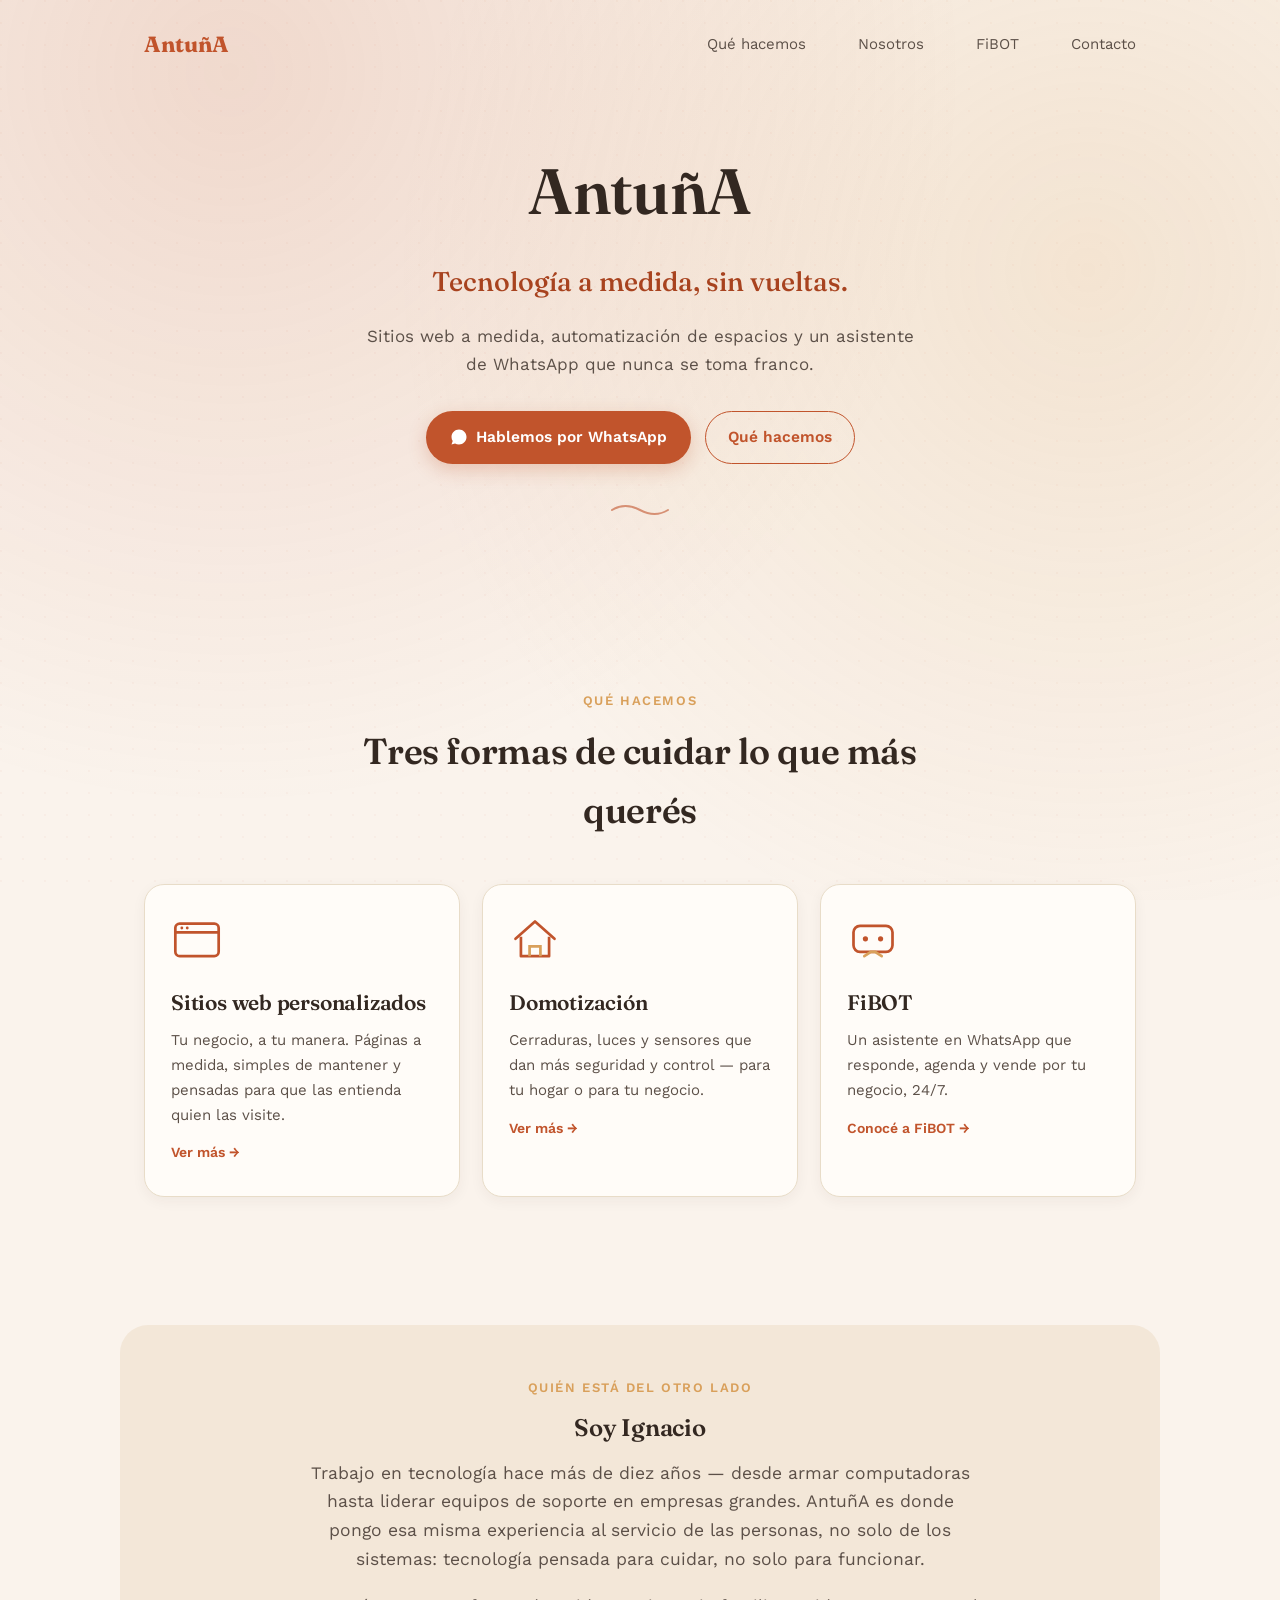
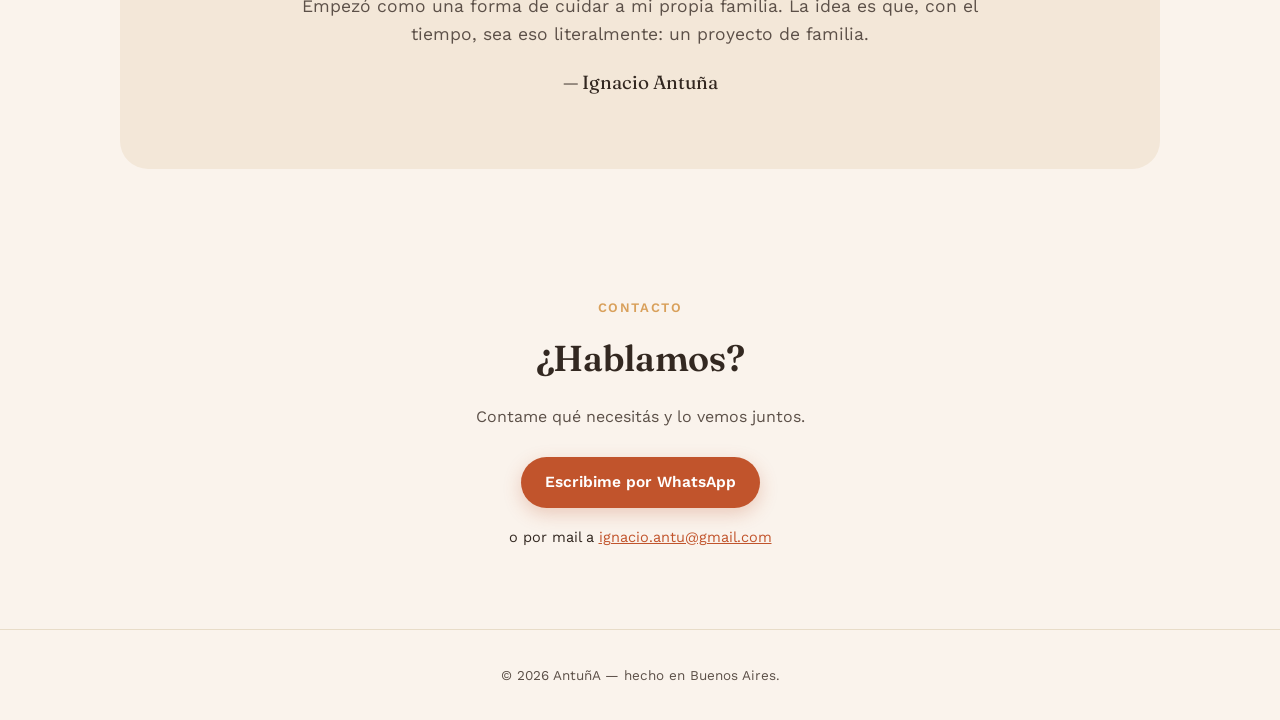
==== index.html @ af9031a4 "Paleta otono mas rica + hojas reales cayendo en las 4 paginas" ====
<!DOCTYPE html>
<html lang="es">
<head>
<meta charset="utf-8">
<meta name="viewport" content="width=device-width, initial-scale=1.0">
<title>AntuñA — Tecnología a medida, sin vueltas</title>
<meta name="description" content="AntuñA: sitios web personalizados, automatización de espacios y FiBOT, tu asistente de WhatsApp. Soluciones tecnológicas a medida para tu negocio.">
<meta property="og:title" content="AntuñA">
<meta property="og:description" content="Sitios web a medida, automatización de espacios y un asistente de WhatsApp que nunca se toma franco.">
<meta property="og:type" content="website">

<link rel="preconnect" href="https://fonts.googleapis.com">
<link rel="preconnect" href="https://fonts.gstatic.com" crossorigin>
<link href="https://fonts.googleapis.com/css2?family=Fraunces:opsz,wght@9..144,400;9..144,500;9..144,600;9..144,700&family=Work+Sans:wght@400;500;600;700&display=swap" rel="stylesheet">
<link rel="stylesheet" href="assets/css/antuna.css">
</head>
<body>
<div class="bg-wash"></div>
<!-- hojas que caen -->
  <div class="leaf-fall" style="--x:6%; --w:46px; --dur:17s; --delay:-2s; --dx:40px; --r:-10deg;"><img src="assets/img/leaves/leaf1.png" alt="" loading="lazy"></div>
  <div class="leaf-fall" style="--x:18%; --w:38px; --dur:21s; --delay:-9s; --dx:-30px; --r:15deg;"><img src="assets/img/leaves/leaf4.png" alt="" loading="lazy"></div>
  <div class="leaf-fall" style="--x:30%; --w:44px; --dur:15s; --delay:-4s; --dx:50px; --r:-20deg;"><img src="assets/img/leaves/leaf6.png" alt="" loading="lazy"></div>
  <div class="leaf-fall" style="--x:45%; --w:34px; --dur:19s; --delay:-13s; --dx:-40px; --r:25deg;"><img src="assets/img/leaves/leaf5.png" alt="" loading="lazy"></div>
  <div class="leaf-fall" style="--x:58%; --w:42px; --dur:16s; --delay:-1s; --dx:35px; --r:18deg;"><img src="assets/img/leaves/leaf2.png" alt="" loading="lazy"></div>
  <div class="leaf-fall" style="--x:70%; --w:36px; --dur:22s; --delay:-7s; --dx:-45px; --r:-12deg;"><img src="assets/img/leaves/leaf3.png" alt="" loading="lazy"></div>
  <div class="leaf-fall" style="--x:83%; --w:40px; --dur:18s; --delay:-11s; --dx:30px; --r:22deg;"><img src="assets/img/leaves/leaf4.png" alt="" loading="lazy"></div>
  <div class="leaf-fall" style="--x:93%; --w:32px; --dur:20s; --delay:-5s; --dx:-25px; --r:-18deg;"><img src="assets/img/leaves/leaf6.png" alt="" loading="lazy"></div>



<header>
  <div class="wrap row">
    <a class="brand" href="#top">AntuñA</a>
    <nav>
      <a href="#servicios">Qué hacemos</a>
      <a href="#nosotros">Nosotros</a>
      <a href="fibot/">FiBOT</a>
      <a href="#contacto">Contacto</a>
    </nav>
  </div>
</header>

<main id="top">

  <section class="hero wrap">
    <h1>AntuñA</h1>
    <p class="tagline">Tecnología a medida, sin vueltas.</p>
    <p class="sub">Sitios web a medida, automatización de espacios y un asistente de WhatsApp que nunca se toma franco.</p>
    <div class="ctas">
      <a class="btn" href="https://wa.me/5491128524957?text=Hola%20Ignacio%2C%20quiero%20saber%20m%C3%A1s%20de%20Antu%C3%B1A" target="_blank" rel="noopener">
        <svg width="18" height="18" viewBox="0 0 24 24" fill="currentColor"><path d="M17.5 14.4c-.3-.1-1.7-.8-2-.9-.3-.1-.5-.1-.7.1-.2.3-.7.9-.9 1-.2.2-.4.2-.7.1-1.7-.8-2.9-1.5-4-3.4-.3-.5.3-.5.8-1.6.1-.2.1-.4 0-.5-.1-.1-.6-1.5-.9-2-.2-.5-.4-.4-.7-.4-.2 0-.5 0-.7 0-.2 0-.6.1-.9.5-.3.4-1.2 1.2-1.2 2.8 0 1.7 1.2 3.3 1.4 3.5.2.2 2 3.2 5 4.4 2.5 1 3 .8 3.5.8.5 0 1.7-.7 2-1.4.2-.6.2-1.1.2-1.2 0-.1-.2-.2-.5-.3zM12 2C6.5 2 2 6.4 2 12c0 2 .6 3.8 1.6 5.4L2 22l4.7-1.5c1.5.9 3.3 1.4 5.3 1.4 5.5 0 10-4.4 10-10S17.5 2 12 2z"/></svg>
        Hablemos por WhatsApp
      </a>
      <a class="btn-ghost" href="#servicios">Qué hacemos</a>
    </div>
    <div class="leaf-divider">
      <svg width="60" height="20" viewBox="0 0 60 20" fill="none"><path d="M2 10 Q15 2, 30 10 T58 10" stroke="#C1542C" stroke-width="2" stroke-linecap="round"/></svg>
    </div>
  </section>

  <section id="servicios">
    <div class="wrap">
      <div class="section-title">
        <span class="eyebrow">Qué hacemos</span>
        <h2>Tres formas de cuidar lo que más querés</h2>
      </div>
      <div class="cards">
        <a class="card" href="sitios-web/">
          <svg class="icon" viewBox="0 0 48 48" fill="none"><rect x="4" y="8" width="40" height="30" rx="4" stroke="#C1542C" stroke-width="2.5"/><path d="M4 16h40" stroke="#C1542C" stroke-width="2.5"/><circle cx="10" cy="12" r="1.3" fill="#C1542C"/><circle cx="15" cy="12" r="1.3" fill="#C1542C"/></svg>
          <h3>Sitios web personalizados</h3>
          <p>Tu negocio, a tu manera. Páginas a medida, simples de mantener y pensadas para que las entienda quien las visite.</p>
          <span class="more">Ver más →</span>
        </a>
        <a class="card" href="domotizacion/">
          <svg class="icon" viewBox="0 0 48 48" fill="none"><path d="M6 22 24 6l18 16" stroke="#C1542C" stroke-width="2.5" stroke-linecap="round" stroke-linejoin="round"/><path d="M11 20v18h26V20" stroke="#C1542C" stroke-width="2.5" stroke-linejoin="round"/><path d="M19 38v-9h10v9" stroke="#D9A05B" stroke-width="2.5"/></svg>
          <h3>Domotización</h3>
          <p>Cerraduras, luces y sensores que dan más seguridad y control — para tu hogar o para tu negocio.</p>
          <span class="more">Ver más →</span>
        </a>
        <a class="card" href="fibot/">
          <svg class="icon" viewBox="0 0 48 48" fill="none"><rect x="6" y="10" width="36" height="24" rx="6" stroke="#C1542C" stroke-width="2.5"/><circle cx="17" cy="22" r="2.4" fill="#C1542C"/><circle cx="31" cy="22" r="2.4" fill="#C1542C"/><path d="M16 38l6-4h4l6 4" stroke="#D9A05B" stroke-width="2.5" stroke-linecap="round"/></svg>
          <h3>FiBOT</h3>
          <p>Un asistente en WhatsApp que responde, agenda y vende por tu negocio, 24/7.</p>
          <span class="more">Conocé a FiBOT →</span>
        </a>
      </div>
    </div>
  </section>

  <section id="nosotros">
    <div class="wrap about" style="padding:52px 30px;">
      <div class="about-inner">
        <span class="eyebrow">Quién está del otro lado</span>
        <h2>Soy Ignacio</h2>
        <p>Trabajo en tecnología hace más de diez años — desde armar computadoras hasta liderar equipos de soporte en empresas grandes. AntuñA es donde pongo esa misma experiencia al servicio de las personas, no solo de los sistemas: tecnología pensada para cuidar, no solo para funcionar.</p>
        <p>Empezó como una forma de cuidar a mi propia familia. La idea es que, con el tiempo, sea eso literalmente: un proyecto de familia.</p>
        <p class="signoff">— Ignacio Antuña</p>
      </div>
    </div>
  </section>

  <section id="contacto">
    <div class="wrap contact">
      <span class="eyebrow">Contacto</span>
      <h2>¿Hablamos?</h2>
      <p class="muted">Contame qué necesitás y lo vemos juntos.</p>
      <div class="ctas">
        <a class="btn" href="https://wa.me/5491128524957" target="_blank" rel="noopener">Escribime por WhatsApp</a>
      </div>
      <p class="email">o por mail a <a href="mailto:ignacio.antu@gmail.com">ignacio.antu@gmail.com</a></p>
    </div>
  </section>

</main>

<footer>
  <div class="wrap">
    <p>© <span id="y"></span> AntuñA — hecho en Buenos Aires.</p>
  </div>
</footer>

<script src="assets/js/antuna.js"></script>

</body>
</html>
---- assets/css/antuna.css ----
:root{
  --cream:#FAF3EC;
  --cream-2:#F3E7D8;
  --card:#FFFCF8;
  --ink:#332821;
  --ink-soft:#5C5048;
  --rust:#C1542C;
  --rust-dark:#A8431F;
  --honey:#D9A05B;
  --sage:#6E7F58;
  --line:#E8DCC8;
  --display:'Fraunces', serif;
  --body:'Work Sans', sans-serif;
}
*{box-sizing:border-box;}
html{scroll-behavior:smooth;}
body{margin:0; background:var(--cream); color:var(--ink); font-family:var(--body); line-height:1.65; -webkit-font-smoothing:antialiased;}
a{color:inherit;}
img,svg{max-width:100%;display:block;}
.wrap{max-width:1040px; margin:0 auto; padding:0 24px;}
h1,h2,h3{font-family:var(--display); font-weight:600; margin:0 0 .45em; letter-spacing:-0.01em; color:var(--ink);}
p{margin:0 0 1em;}
.muted{color:var(--ink-soft);}

/* ---------- fondo que se mueve con el scroll ---------- */
/* capa fija con dos resplandores cálidos cuya posición se actualiza por JS según el scroll (--wash-y / --wash-y2) */
.bg-wash{
  position:fixed; inset:0; z-index:0; pointer-events:none;
  background:
    radial-gradient(circle at 18% var(--wash-y, 10%), rgba(193,84,44,.16), transparent 55%),
    radial-gradient(circle at 85% var(--wash-y2, 35%), rgba(217,160,91,.18), transparent 55%);
  transition: background .15s linear;
}
/* textura sutil de puntitos, va arriba del resplandor */
body::before{
  content:""; position:fixed; inset:0; pointer-events:none; z-index:0; opacity:.5;
  background-image: radial-gradient(circle at 1px 1px, rgba(193,84,44,.07) 1px, transparent 0);
  background-size: 22px 22px;
}
.wrap, header, footer, main { position:relative; z-index:1; }
@media (prefers-reduced-motion: reduce){
  .bg-wash{ transition:none; }
}

header{padding:26px 0;}
header .row{display:flex; align-items:center; justify-content:space-between;}
.brand{font-family:var(--display); font-weight:700; font-size:22px; color:var(--rust); text-decoration:none;}
nav{display:flex; gap:26px; font-size:15px;}
nav a{text-decoration:none; color:var(--ink-soft); transition:color .15s; margin-left:26px;}
nav a:first-child{margin-left:0;}
nav a:hover{color:var(--rust);}
@media (max-width:560px){ nav{display:none;} }

.btn{
  display:inline-flex; align-items:center; gap:8px;
  background:var(--rust); color:#fff !important; text-decoration:none;
  font-weight:600; padding:13px 24px; border-radius:30px; font-size:15.5px;
  box-shadow:0 6px 18px rgba(193,84,44,.25); transition:transform .15s, box-shadow .15s;
}
.btn:hover{transform:translateY(-1px); box-shadow:0 8px 22px rgba(193,84,44,.32);}
.btn-ghost{
  display:inline-flex; align-items:center; gap:8px; text-decoration:none;
  color:var(--rust) !important; font-weight:600; padding:13px 22px; border-radius:30px;
  border:1.5px solid var(--rust); font-size:15.5px; transition:background .15s;
}
.btn-ghost:hover{background:rgba(193,84,44,.08);}

/* hero */
.hero{padding:50px 0 70px; text-align:center;}
.hero h1{font-size:clamp(40px,7vw,64px); margin-bottom:.25em;}
.hero .tagline{font-family:var(--display); font-size:clamp(20px,3vw,27px); color:var(--rust-dark); font-weight:500; max-width:680px; margin:0 auto 18px;}
.hero .sub{max-width:560px; margin:0 auto 32px; font-size:17px; color:var(--ink-soft);}
.hero .ctas{display:flex; gap:14px; justify-content:center; flex-wrap:wrap;}
.leaf-divider{display:flex; justify-content:center; margin:36px 0; opacity:.6;}

section{padding:64px 0;}
.section-title{text-align:center; max-width:600px; margin:0 auto 44px;}
.section-title h2{font-size:clamp(28px,4vw,36px);}
.eyebrow{display:block; font-size:13px; letter-spacing:.12em; text-transform:uppercase; color:var(--honey); font-weight:600; margin-bottom:10px;}

/* servicios */
.cards{display:grid; grid-template-columns:repeat(3,1fr); gap:22px;}
@media (max-width:800px){ .cards{grid-template-columns:1fr;} }
.card{
  background:var(--card); border:1px solid var(--line); border-radius:20px; padding:30px 26px;
  box-shadow:0 4px 14px rgba(51,40,33,.05); text-decoration:none; display:block; color:inherit;
  transition:transform .15s, box-shadow .15s;
}
.card:hover{ transform:translateY(-3px); box-shadow:0 10px 24px rgba(51,40,33,.10); }
.card .icon{width:52px; height:52px; margin-bottom:18px;}
.card h3{font-size:21px; margin-bottom:.4em;}
.card p{font-size:15px; color:var(--ink-soft); margin-bottom:0;}
.card .more{display:inline-block; margin-top:14px; font-size:14px; font-weight:600; color:var(--rust); text-decoration:none;}

/* quien esta del otro lado */
.about{background:var(--cream-2); border-radius:28px;}
.about-inner{max-width:680px; margin:0 auto; text-align:center;}
.about p{font-size:17.5px; color:var(--ink-soft);}
.about .signoff{font-family:var(--display); font-size:19px; color:var(--ink); margin-top:10px;}

/* fibot mascota (usado en home y en /fibot/) */
.fibot{display:flex; align-items:center; gap:44px;}
@media (max-width:760px){ .fibot{flex-direction:column; text-align:center;} }
.fibot-art{flex:none; width:200px; height:200px;}
.fibot-copy{flex:1;}
.fibot-copy h2{font-size:clamp(26px,4vw,34px);}
.fibot-list{list-style:none; padding:0; margin:18px 0 26px; display:grid; gap:10px;}
.fibot-list li{display:flex; gap:10px; align-items:flex-start; font-size:15.5px; color:var(--ink-soft);}
.fibot-list svg{flex:none; margin-top:3px;}

/* paginas de servicio individuales */
.back-link{display:inline-flex; align-items:center; gap:6px; font-size:14px; color:var(--ink-soft); text-decoration:none; margin-bottom:18px;}
.back-link:hover{color:var(--rust);}
.service-hero{padding:30px 0 10px; text-align:center;}
.service-hero h1{font-size:clamp(32px,6vw,48px);}
.includes{display:grid; gap:14px; margin:30px 0;}
.includes li{display:flex; gap:12px; align-items:flex-start; font-size:16px; color:var(--ink-soft); list-style:none;}
.includes svg{flex:none; margin-top:4px;}
.steps{display:grid; grid-template-columns:repeat(4,1fr); gap:18px; margin:30px 0;}
@media (max-width:760px){ .steps{grid-template-columns:1fr 1fr;} }
.steps .step{text-align:center;}
.steps .num{font-family:var(--display); font-size:26px; color:var(--rust); font-weight:700;}
.steps .step p{font-size:14px; color:var(--ink-soft); margin-top:4px;}

/* contacto */
.contact{text-align:center;}
.contact h2{font-size:clamp(28px,4vw,36px);}
.contact .ctas{display:flex; gap:14px; justify-content:center; flex-wrap:wrap; margin-top:26px;}
.contact .email{margin-top:18px; font-size:14.5px;}
.contact .email a{color:var(--rust); text-decoration:underline;}

footer{padding:34px 0; text-align:center; border-top:1px solid var(--line);}
footer p{font-size:13.5px; color:var(--ink-soft); margin:0;}
footer a{color:var(--ink-soft); text-decoration:none;}
footer a:hover{color:var(--rust);}
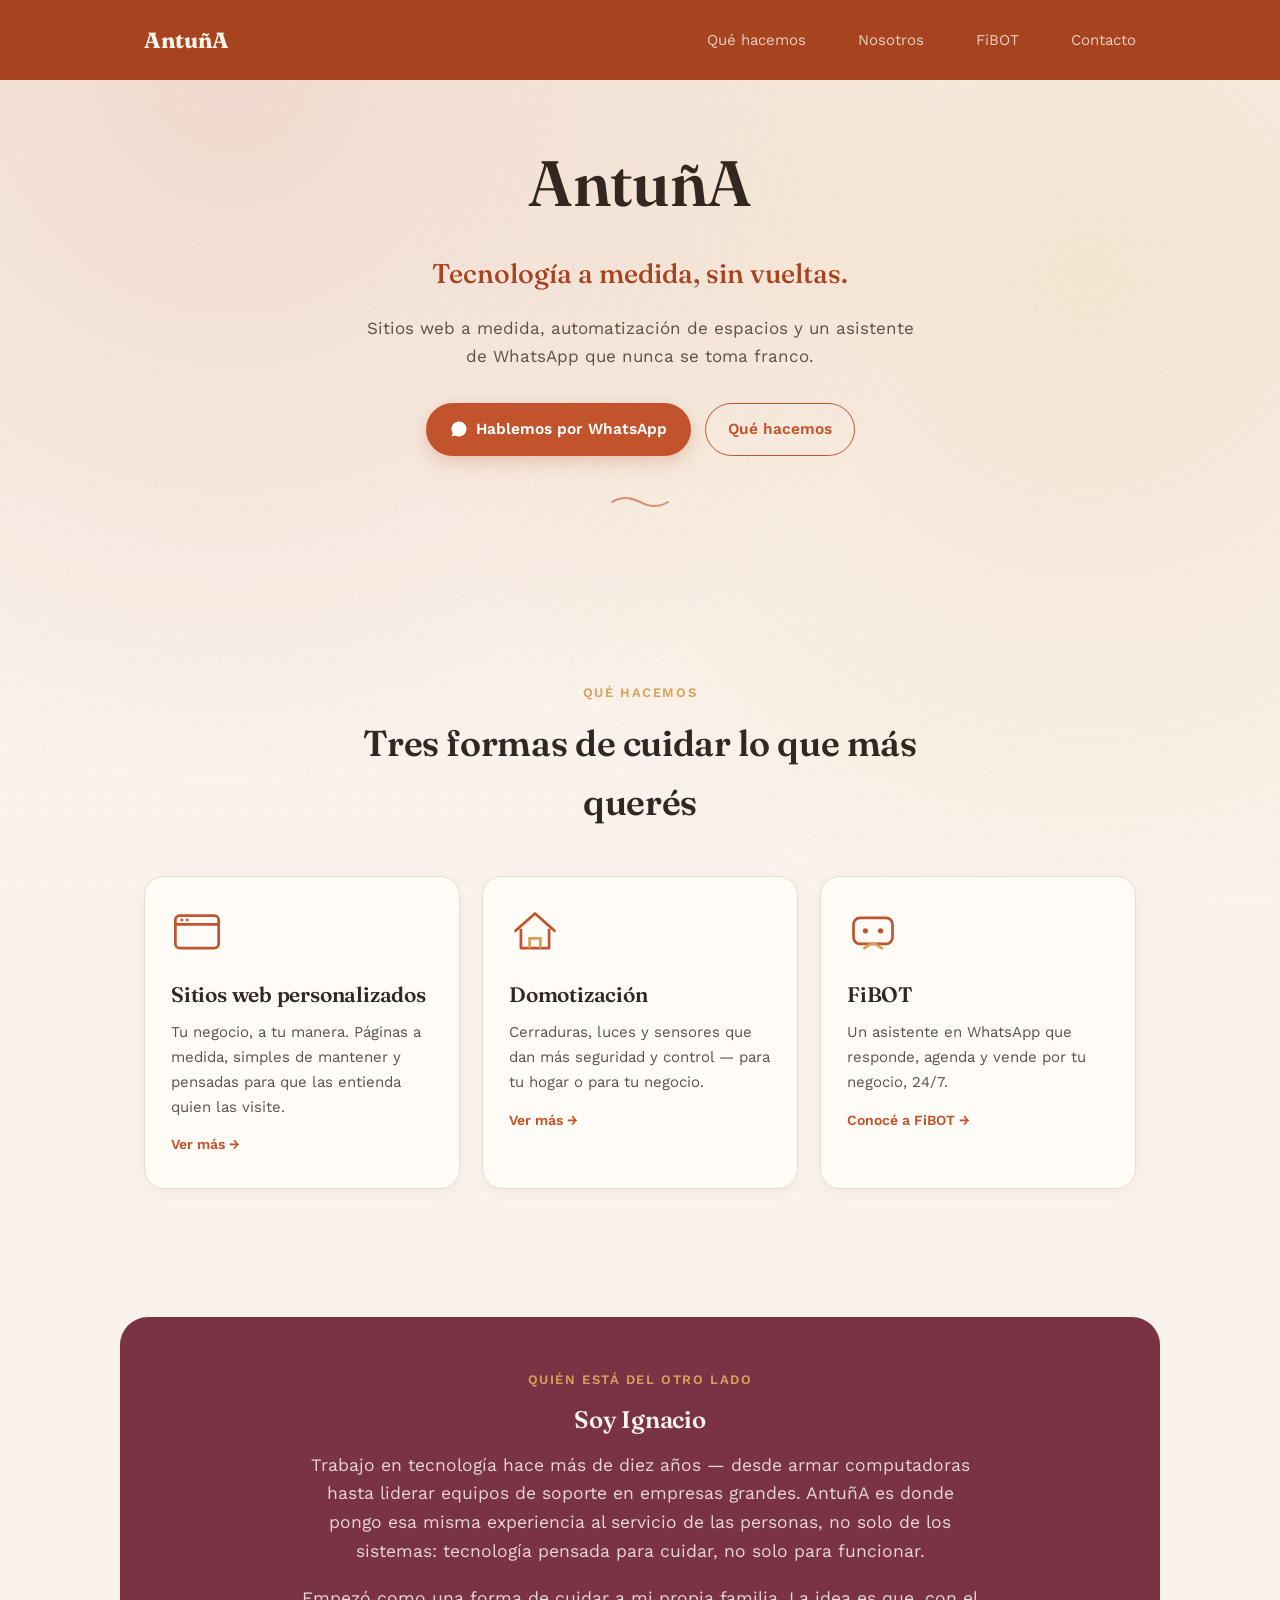
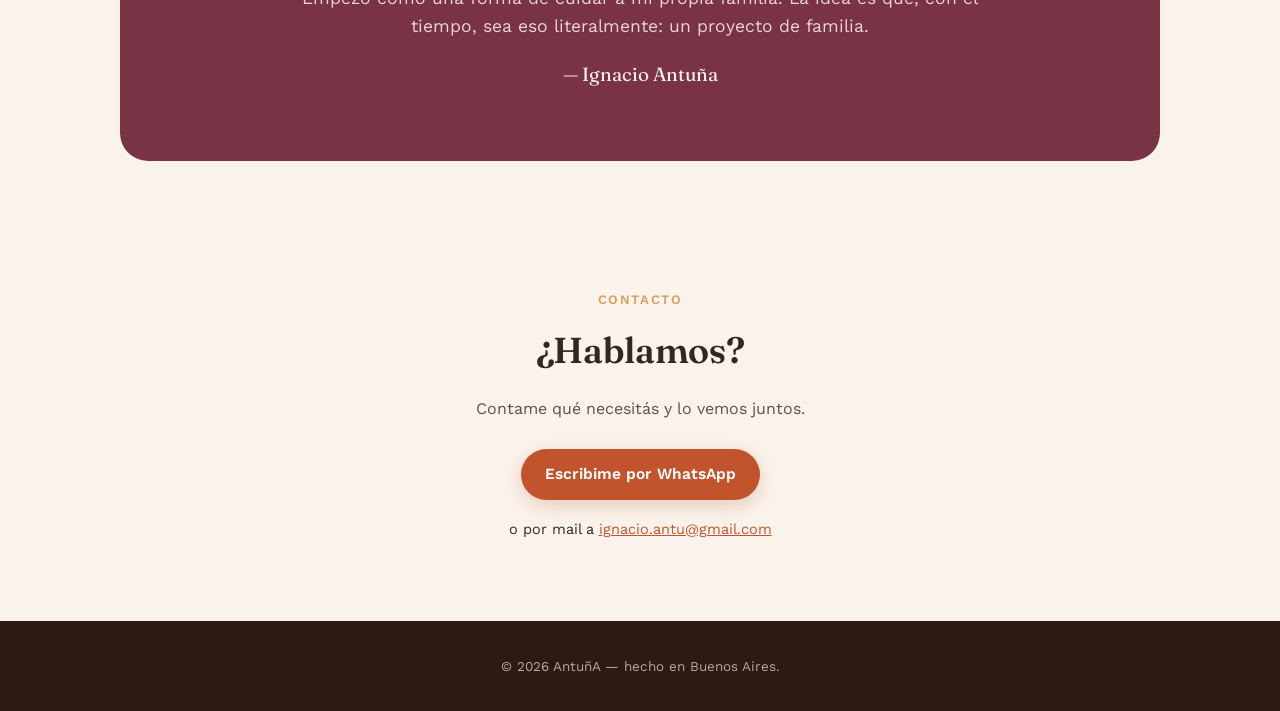
==== commit 1cb253d7: "Cache-busting en el link del CSS (?v=2)" ====
--- a/index.html
+++ b/index.html
@@ -12,7 +12,7 @@
 <link rel="preconnect" href="https://fonts.googleapis.com">
 <link rel="preconnect" href="https://fonts.gstatic.com" crossorigin>
 <link href="https://fonts.googleapis.com/css2?family=Fraunces:opsz,wght@9..144,400;9..144,500;9..144,600;9..144,700&family=Work+Sans:wght@400;500;600;700&display=swap" rel="stylesheet">
-<link rel="stylesheet" href="assets/css/antuna.css">
+<link rel="stylesheet" href="assets/css/antuna.css?v=2">
 </head>
 <body>
 <div class="bg-wash"></div>
--- a/assets/css/antuna.css
+++ b/assets/css/antuna.css
@@ -8,6 +8,9 @@
   --rust-dark:#A8431F;
   --honey:#D9A05B;
   --sage:#6E7F58;
+  --sage-dark:#3F4E32;
+  --wine:#7A3245;
+  --espresso:#2B1B14;
   --line:#E8DCC8;
   --display:'Fraunces', serif;
   --body:'Work Sans', sans-serif;
@@ -42,13 +45,39 @@
   .bg-wash{ transition:none; }
 }
 
-header{padding:26px 0;}
+/* ---------- hojas que caen, con variedad de formas ---------- */
+.leaf-fall{
+  position:fixed; top:0; left:var(--x,10%); width:var(--w,50px); pointer-events:none; z-index:-1;
+  opacity:0;
+  animation: leafFall var(--dur,16s) linear var(--delay,0s) infinite;
+  filter: drop-shadow(0 2px 4px rgba(80,40,15,.3));
+}
+.leaf-fall img{ width:100%; height:auto; display:block; }
+.leaf-fall svg{ width:100%; height:auto; display:block; }
+@keyframes leafFall{
+  0%{ transform: translateY(-15vh) translateX(0) rotate(var(--r,0deg)); opacity:0; }
+  8%{ opacity:.5; }
+  85%{ opacity:.5; }
+  100%{ transform: translateY(115vh) translateX(var(--dx,50px)) rotate(calc(var(--r,0deg) + 220deg)); opacity:0; }
+}
+@media (prefers-reduced-motion: reduce){
+  .leaf-fall{ animation:none; opacity:.3; transform: translateY(30vh) rotate(var(--r,0deg)); }
+}
+@media (prefers-reduced-motion: no-preference){
+  .leaf-code{ animation: codeGlow 4s ease-in-out infinite; }
+}
+@keyframes codeGlow{
+  0%, 100%{ opacity:.35; }
+  50%{ opacity:.7; }
+}
+
+header{padding:22px 0; background:var(--rust-dark);}
 header .row{display:flex; align-items:center; justify-content:space-between;}
-.brand{font-family:var(--display); font-weight:700; font-size:22px; color:var(--rust); text-decoration:none;}
+.brand{font-family:var(--display); font-weight:700; font-size:22px; color:var(--cream); text-decoration:none;}
 nav{display:flex; gap:26px; font-size:15px;}
-nav a{text-decoration:none; color:var(--ink-soft); transition:color .15s; margin-left:26px;}
+nav a{text-decoration:none; color:rgba(250,243,236,.8); transition:color .15s; margin-left:26px;}
 nav a:first-child{margin-left:0;}
-nav a:hover{color:var(--rust);}
+nav a:hover{color:#fff;}
 @media (max-width:560px){ nav{display:none;} }
 
 .btn{
@@ -93,10 +122,11 @@
 .card .more{display:inline-block; margin-top:14px; font-size:14px; font-weight:600; color:var(--rust); text-decoration:none;}
 
 /* quien esta del otro lado */
-.about{background:var(--cream-2); border-radius:28px;}
+.about{background:var(--wine); border-radius:28px; color:var(--cream);}
 .about-inner{max-width:680px; margin:0 auto; text-align:center;}
-.about p{font-size:17.5px; color:var(--ink-soft);}
-.about .signoff{font-family:var(--display); font-size:19px; color:var(--ink); margin-top:10px;}
+.about h2{color:var(--cream);}
+.about p{font-size:17.5px; color:rgba(250,243,236,.85);}
+.about .signoff{font-family:var(--display); font-size:19px; color:var(--cream); margin-top:10px;}
 
 /* fibot mascota (usado en home y en /fibot/) */
 .fibot{display:flex; align-items:center; gap:44px;}
@@ -129,7 +159,7 @@
 .contact .email{margin-top:18px; font-size:14.5px;}
 .contact .email a{color:var(--rust); text-decoration:underline;}
 
-footer{padding:34px 0; text-align:center; border-top:1px solid var(--line);}
-footer p{font-size:13.5px; color:var(--ink-soft); margin:0;}
-footer a{color:var(--ink-soft); text-decoration:none;}
-footer a:hover{color:var(--rust);}
+footer{padding:34px 0; text-align:center; background:var(--espresso);}
+footer p{font-size:13.5px; color:rgba(250,243,236,.65); margin:0;}
+footer a{color:rgba(250,243,236,.85); text-decoration:none;}
+footer a:hover{color:var(--honey);}
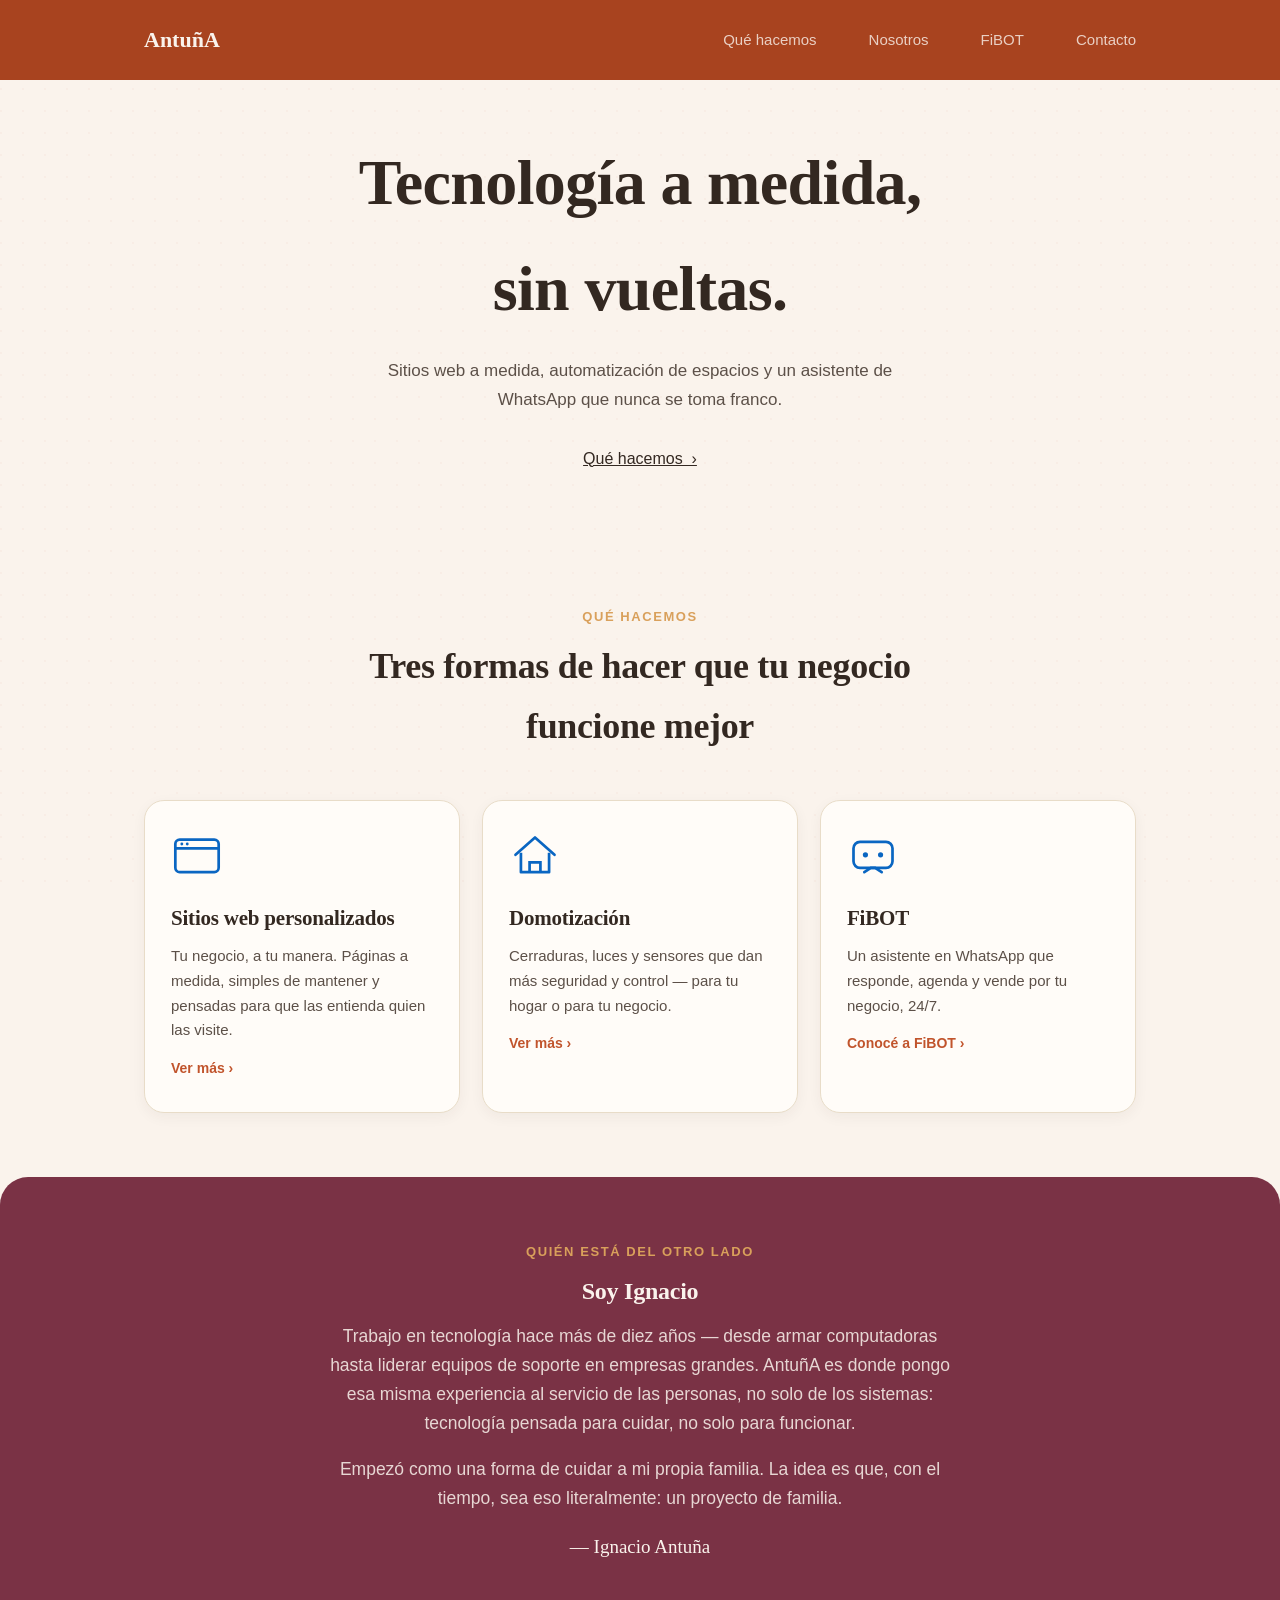
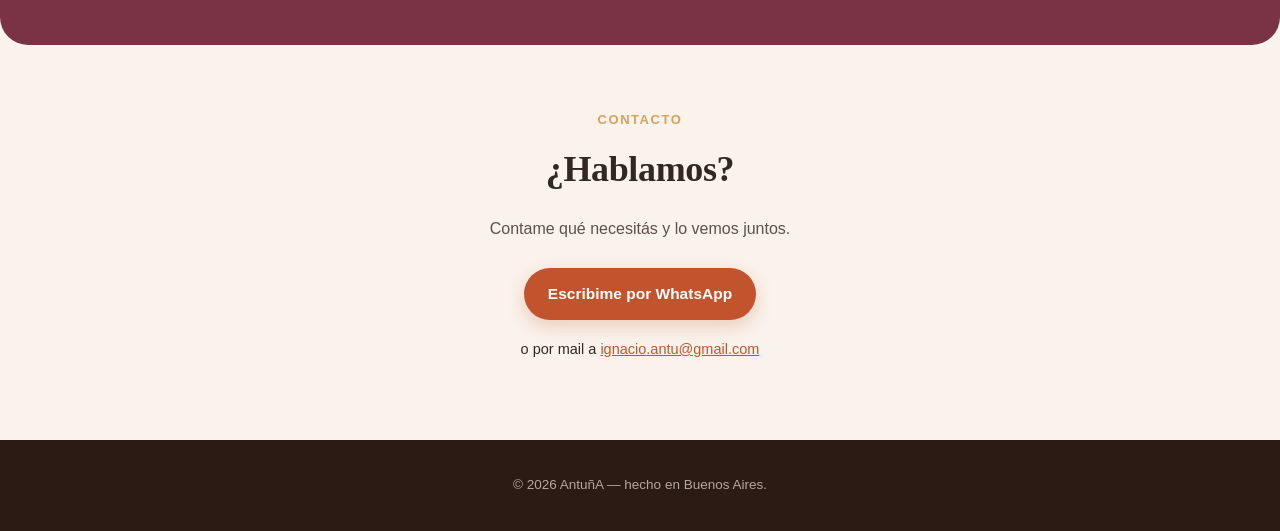
==== commit 3a3fabda: "Rebranding completo: estilo Apple, sin hojas ni textura, un solo CTA de WhatsApp por flujo" ====
--- a/index.html
+++ b/index.html
@@ -11,22 +11,10 @@
 
 <link rel="preconnect" href="https://fonts.googleapis.com">
 <link rel="preconnect" href="https://fonts.gstatic.com" crossorigin>
-<link href="https://fonts.googleapis.com/css2?family=Fraunces:opsz,wght@9..144,400;9..144,500;9..144,600;9..144,700&family=Work+Sans:wght@400;500;600;700&display=swap" rel="stylesheet">
-<link rel="stylesheet" href="assets/css/antuna.css?v=2">
+<link href="https://fonts.googleapis.com/css2?family=Inter:wght@400;500;600;700;800&display=swap" rel="stylesheet">
+<link rel="stylesheet" href="assets/css/antuna.css?v=1">
 </head>
 <body>
-<div class="bg-wash"></div>
-<!-- hojas que caen -->
-  <div class="leaf-fall" style="--x:6%; --w:46px; --dur:17s; --delay:-2s; --dx:40px; --r:-10deg;"><img src="assets/img/leaves/leaf1.png" alt="" loading="lazy"></div>
-  <div class="leaf-fall" style="--x:18%; --w:38px; --dur:21s; --delay:-9s; --dx:-30px; --r:15deg;"><img src="assets/img/leaves/leaf4.png" alt="" loading="lazy"></div>
-  <div class="leaf-fall" style="--x:30%; --w:44px; --dur:15s; --delay:-4s; --dx:50px; --r:-20deg;"><img src="assets/img/leaves/leaf6.png" alt="" loading="lazy"></div>
-  <div class="leaf-fall" style="--x:45%; --w:34px; --dur:19s; --delay:-13s; --dx:-40px; --r:25deg;"><img src="assets/img/leaves/leaf5.png" alt="" loading="lazy"></div>
-  <div class="leaf-fall" style="--x:58%; --w:42px; --dur:16s; --delay:-1s; --dx:35px; --r:18deg;"><img src="assets/img/leaves/leaf2.png" alt="" loading="lazy"></div>
-  <div class="leaf-fall" style="--x:70%; --w:36px; --dur:22s; --delay:-7s; --dx:-45px; --r:-12deg;"><img src="assets/img/leaves/leaf3.png" alt="" loading="lazy"></div>
-  <div class="leaf-fall" style="--x:83%; --w:40px; --dur:18s; --delay:-11s; --dx:30px; --r:22deg;"><img src="assets/img/leaves/leaf4.png" alt="" loading="lazy"></div>
-  <div class="leaf-fall" style="--x:93%; --w:32px; --dur:20s; --delay:-5s; --dx:-25px; --r:-18deg;"><img src="assets/img/leaves/leaf6.png" alt="" loading="lazy"></div>
-
-
 
 <header>
   <div class="wrap row">
@@ -43,59 +31,47 @@
 <main id="top">
 
   <section class="hero wrap">
-    <h1>AntuñA</h1>
-    <p class="tagline">Tecnología a medida, sin vueltas.</p>
+    <h1>Tecnología a medida,<br>sin vueltas.</h1>
     <p class="sub">Sitios web a medida, automatización de espacios y un asistente de WhatsApp que nunca se toma franco.</p>
-    <div class="ctas">
-      <a class="btn" href="https://wa.me/5491128524957?text=Hola%20Ignacio%2C%20quiero%20saber%20m%C3%A1s%20de%20Antu%C3%B1A" target="_blank" rel="noopener">
-        <svg width="18" height="18" viewBox="0 0 24 24" fill="currentColor"><path d="M17.5 14.4c-.3-.1-1.7-.8-2-.9-.3-.1-.5-.1-.7.1-.2.3-.7.9-.9 1-.2.2-.4.2-.7.1-1.7-.8-2.9-1.5-4-3.4-.3-.5.3-.5.8-1.6.1-.2.1-.4 0-.5-.1-.1-.6-1.5-.9-2-.2-.5-.4-.4-.7-.4-.2 0-.5 0-.7 0-.2 0-.6.1-.9.5-.3.4-1.2 1.2-1.2 2.8 0 1.7 1.2 3.3 1.4 3.5.2.2 2 3.2 5 4.4 2.5 1 3 .8 3.5.8.5 0 1.7-.7 2-1.4.2-.6.2-1.1.2-1.2 0-.1-.2-.2-.5-.3zM12 2C6.5 2 2 6.4 2 12c0 2 .6 3.8 1.6 5.4L2 22l4.7-1.5c1.5.9 3.3 1.4 5.3 1.4 5.5 0 10-4.4 10-10S17.5 2 12 2z"/></svg>
-        Hablemos por WhatsApp
-      </a>
-      <a class="btn-ghost" href="#servicios">Qué hacemos</a>
-    </div>
-    <div class="leaf-divider">
-      <svg width="60" height="20" viewBox="0 0 60 20" fill="none"><path d="M2 10 Q15 2, 30 10 T58 10" stroke="#C1542C" stroke-width="2" stroke-linecap="round"/></svg>
-    </div>
+    <a class="btn-text" href="#servicios">Qué hacemos &nbsp;›</a>
   </section>
 
   <section id="servicios">
     <div class="wrap">
       <div class="section-title">
         <span class="eyebrow">Qué hacemos</span>
-        <h2>Tres formas de cuidar lo que más querés</h2>
+        <h2>Tres formas de hacer que tu negocio funcione mejor</h2>
       </div>
       <div class="cards">
         <a class="card" href="sitios-web/">
-          <svg class="icon" viewBox="0 0 48 48" fill="none"><rect x="4" y="8" width="40" height="30" rx="4" stroke="#C1542C" stroke-width="2.5"/><path d="M4 16h40" stroke="#C1542C" stroke-width="2.5"/><circle cx="10" cy="12" r="1.3" fill="#C1542C"/><circle cx="15" cy="12" r="1.3" fill="#C1542C"/></svg>
+          <svg class="icon" viewBox="0 0 48 48" fill="none"><rect x="4" y="8" width="40" height="30" rx="4" stroke="#0A66C2" stroke-width="2.5"/><path d="M4 16h40" stroke="#0A66C2" stroke-width="2.5"/><circle cx="10" cy="12" r="1.3" fill="#0A66C2"/><circle cx="15" cy="12" r="1.3" fill="#0A66C2"/></svg>
           <h3>Sitios web personalizados</h3>
           <p>Tu negocio, a tu manera. Páginas a medida, simples de mantener y pensadas para que las entienda quien las visite.</p>
-          <span class="more">Ver más →</span>
+          <span class="more">Ver más ›</span>
         </a>
         <a class="card" href="domotizacion/">
-          <svg class="icon" viewBox="0 0 48 48" fill="none"><path d="M6 22 24 6l18 16" stroke="#C1542C" stroke-width="2.5" stroke-linecap="round" stroke-linejoin="round"/><path d="M11 20v18h26V20" stroke="#C1542C" stroke-width="2.5" stroke-linejoin="round"/><path d="M19 38v-9h10v9" stroke="#D9A05B" stroke-width="2.5"/></svg>
+          <svg class="icon" viewBox="0 0 48 48" fill="none"><path d="M6 22 24 6l18 16" stroke="#0A66C2" stroke-width="2.5" stroke-linecap="round" stroke-linejoin="round"/><path d="M11 20v18h26V20" stroke="#0A66C2" stroke-width="2.5" stroke-linejoin="round"/><path d="M19 38v-9h10v9" stroke="#0A66C2" stroke-width="2.5"/></svg>
           <h3>Domotización</h3>
           <p>Cerraduras, luces y sensores que dan más seguridad y control — para tu hogar o para tu negocio.</p>
-          <span class="more">Ver más →</span>
+          <span class="more">Ver más ›</span>
         </a>
         <a class="card" href="fibot/">
-          <svg class="icon" viewBox="0 0 48 48" fill="none"><rect x="6" y="10" width="36" height="24" rx="6" stroke="#C1542C" stroke-width="2.5"/><circle cx="17" cy="22" r="2.4" fill="#C1542C"/><circle cx="31" cy="22" r="2.4" fill="#C1542C"/><path d="M16 38l6-4h4l6 4" stroke="#D9A05B" stroke-width="2.5" stroke-linecap="round"/></svg>
+          <svg class="icon" viewBox="0 0 48 48" fill="none"><rect x="6" y="10" width="36" height="24" rx="6" stroke="#0A66C2" stroke-width="2.5"/><circle cx="17" cy="22" r="2.4" fill="#0A66C2"/><circle cx="31" cy="22" r="2.4" fill="#0A66C2"/><path d="M16 38l6-4h4l6 4" stroke="#0A66C2" stroke-width="2.5" stroke-linecap="round"/></svg>
           <h3>FiBOT</h3>
           <p>Un asistente en WhatsApp que responde, agenda y vende por tu negocio, 24/7.</p>
-          <span class="more">Conocé a FiBOT →</span>
+          <span class="more">Conocé a FiBOT ›</span>
         </a>
       </div>
     </div>
   </section>
 
-  <section id="nosotros">
-    <div class="wrap about" style="padding:52px 30px;">
-      <div class="about-inner">
-        <span class="eyebrow">Quién está del otro lado</span>
-        <h2>Soy Ignacio</h2>
-        <p>Trabajo en tecnología hace más de diez años — desde armar computadoras hasta liderar equipos de soporte en empresas grandes. AntuñA es donde pongo esa misma experiencia al servicio de las personas, no solo de los sistemas: tecnología pensada para cuidar, no solo para funcionar.</p>
-        <p>Empezó como una forma de cuidar a mi propia familia. La idea es que, con el tiempo, sea eso literalmente: un proyecto de familia.</p>
-        <p class="signoff">— Ignacio Antuña</p>
-      </div>
+  <section id="nosotros" class="about">
+    <div class="wrap about-inner">
+      <span class="eyebrow">Quién está del otro lado</span>
+      <h2>Soy Ignacio</h2>
+      <p>Trabajo en tecnología hace más de diez años — desde armar computadoras hasta liderar equipos de soporte en empresas grandes. AntuñA es donde pongo esa misma experiencia al servicio de las personas, no solo de los sistemas: tecnología pensada para cuidar, no solo para funcionar.</p>
+      <p>Empezó como una forma de cuidar a mi propia familia. La idea es que, con el tiempo, sea eso literalmente: un proyecto de familia.</p>
+      <p class="signoff">— Ignacio Antuña</p>
     </div>
   </section>
 
--- a/assets/css/antuna.css
+++ b/assets/css/antuna.css
@@ -61,7 +61,7 @@
   100%{ transform: translateY(115vh) translateX(var(--dx,50px)) rotate(calc(var(--r,0deg) + 220deg)); opacity:0; }
 }
 @media (prefers-reduced-motion: reduce){
-  .leaf-fall{ animation:none; opacity:.3; transform: translateY(30vh) rotate(var(--r,0deg)); }
+  .leaf-fall{ animation:none; opacity:.3; transform: translateY(var(--y, 30vh)) rotate(var(--r,0deg)); }
 }
 @media (prefers-reduced-motion: no-preference){
   .leaf-code{ animation: codeGlow 4s ease-in-out infinite; }
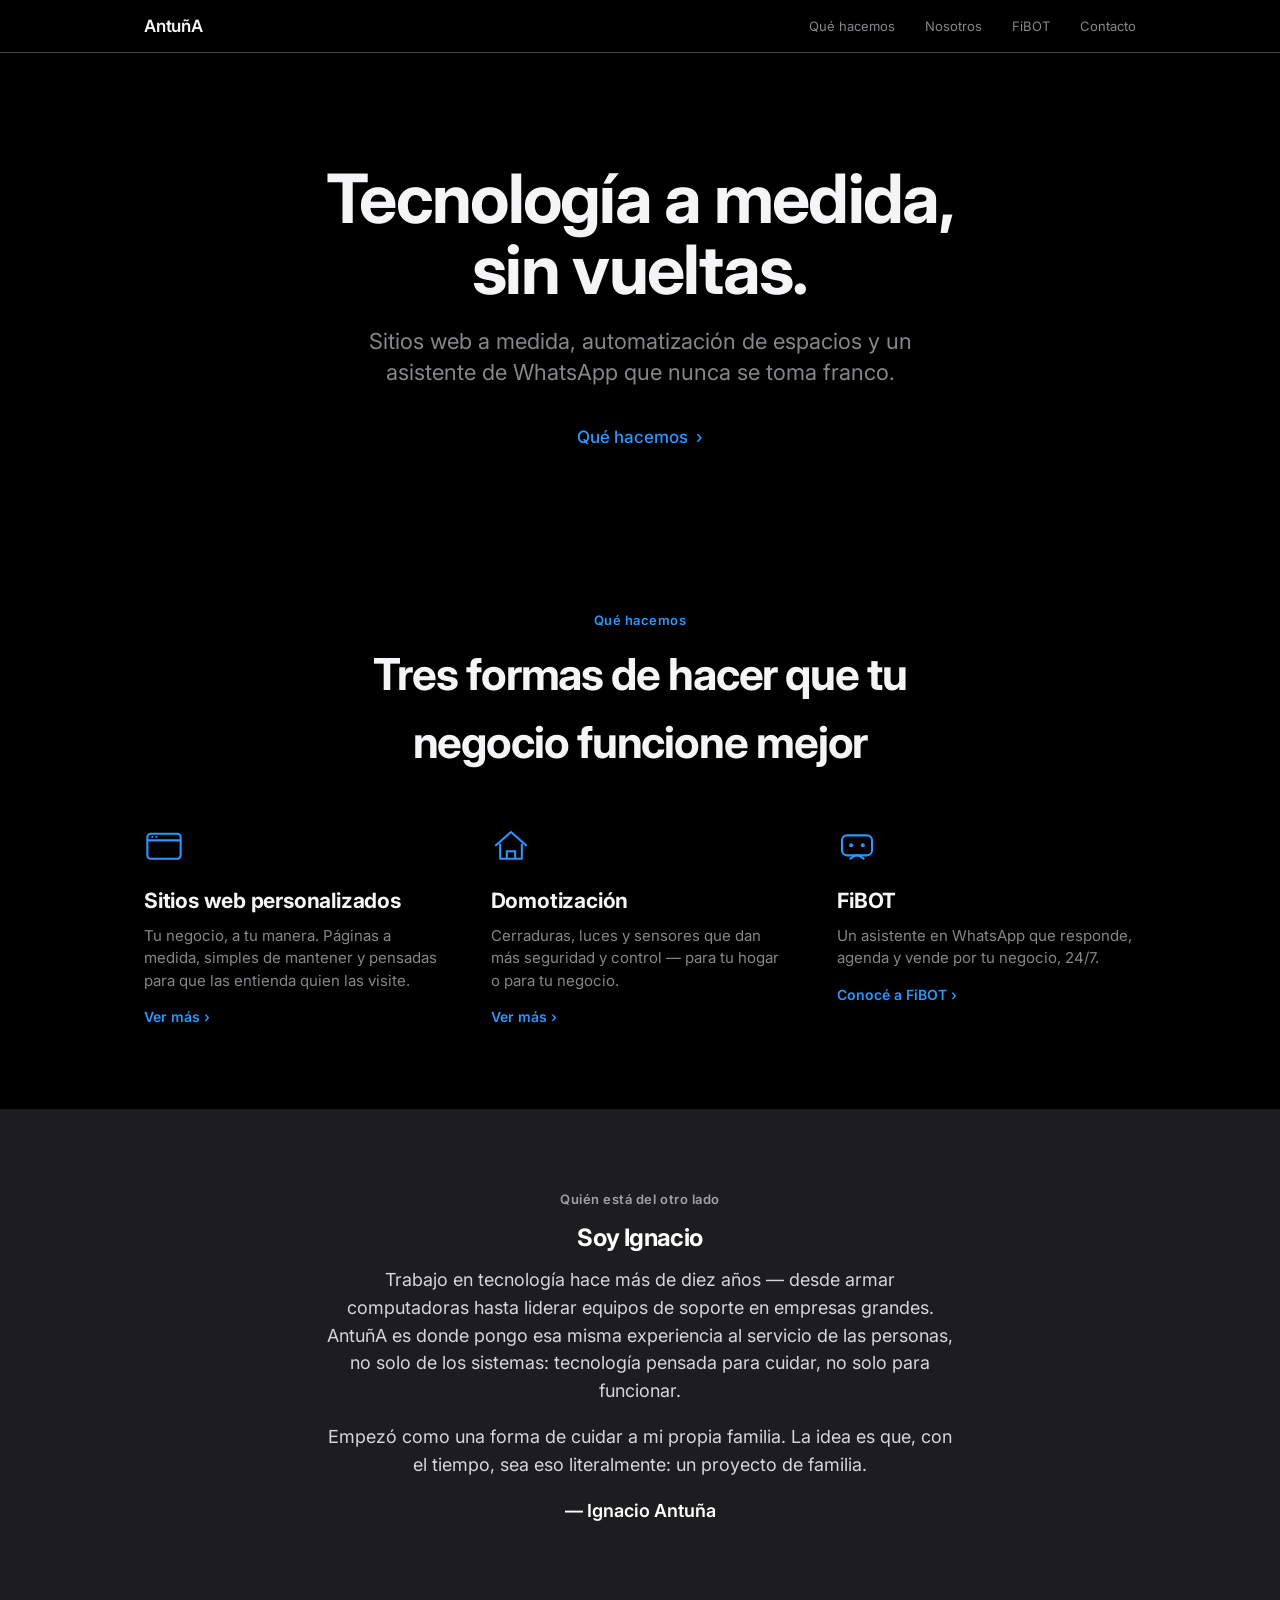
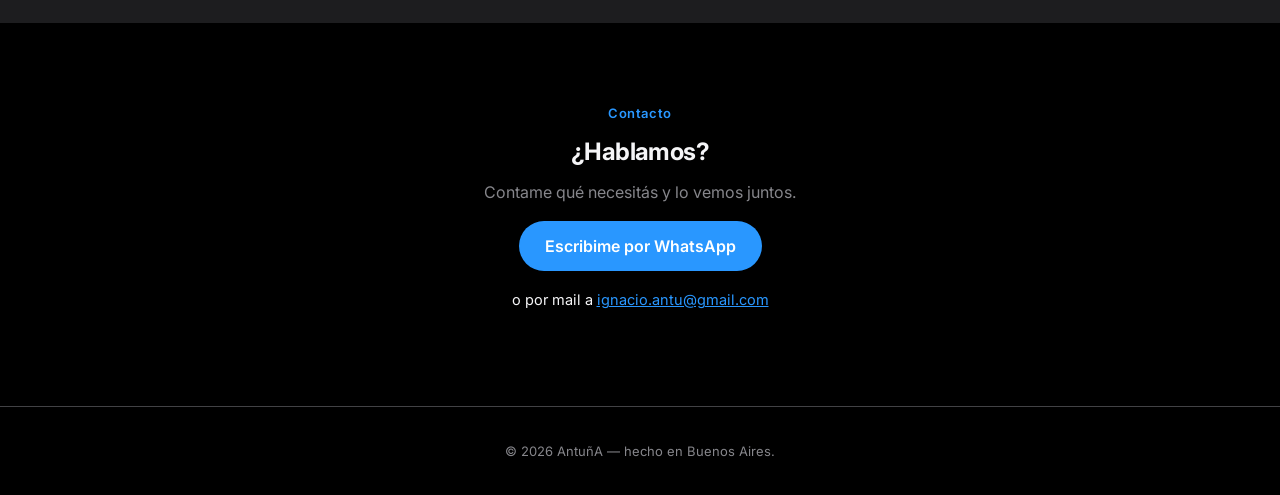
==== commit c8096d9b: "Modo oscuro estilo Apple.com + un solo CTA en FiBOT" ====
--- a/index.html
+++ b/index.html
@@ -12,7 +12,7 @@
 <link rel="preconnect" href="https://fonts.googleapis.com">
 <link rel="preconnect" href="https://fonts.gstatic.com" crossorigin>
 <link href="https://fonts.googleapis.com/css2?family=Inter:wght@400;500;600;700;800&display=swap" rel="stylesheet">
-<link rel="stylesheet" href="assets/css/antuna.css?v=1">
+<link rel="stylesheet" href="assets/css/antuna.css?v=2">
 </head>
 <body>
 
@@ -44,19 +44,19 @@
       </div>
       <div class="cards">
         <a class="card" href="sitios-web/">
-          <svg class="icon" viewBox="0 0 48 48" fill="none"><rect x="4" y="8" width="40" height="30" rx="4" stroke="#0A66C2" stroke-width="2.5"/><path d="M4 16h40" stroke="#0A66C2" stroke-width="2.5"/><circle cx="10" cy="12" r="1.3" fill="#0A66C2"/><circle cx="15" cy="12" r="1.3" fill="#0A66C2"/></svg>
+          <svg class="icon" viewBox="0 0 48 48" fill="none"><rect x="4" y="8" width="40" height="30" rx="4" stroke="#2997FF" stroke-width="2.5"/><path d="M4 16h40" stroke="#2997FF" stroke-width="2.5"/><circle cx="10" cy="12" r="1.3" fill="#2997FF"/><circle cx="15" cy="12" r="1.3" fill="#2997FF"/></svg>
           <h3>Sitios web personalizados</h3>
           <p>Tu negocio, a tu manera. Páginas a medida, simples de mantener y pensadas para que las entienda quien las visite.</p>
           <span class="more">Ver más ›</span>
         </a>
         <a class="card" href="domotizacion/">
-          <svg class="icon" viewBox="0 0 48 48" fill="none"><path d="M6 22 24 6l18 16" stroke="#0A66C2" stroke-width="2.5" stroke-linecap="round" stroke-linejoin="round"/><path d="M11 20v18h26V20" stroke="#0A66C2" stroke-width="2.5" stroke-linejoin="round"/><path d="M19 38v-9h10v9" stroke="#0A66C2" stroke-width="2.5"/></svg>
+          <svg class="icon" viewBox="0 0 48 48" fill="none"><path d="M6 22 24 6l18 16" stroke="#2997FF" stroke-width="2.5" stroke-linecap="round" stroke-linejoin="round"/><path d="M11 20v18h26V20" stroke="#2997FF" stroke-width="2.5" stroke-linejoin="round"/><path d="M19 38v-9h10v9" stroke="#2997FF" stroke-width="2.5"/></svg>
           <h3>Domotización</h3>
           <p>Cerraduras, luces y sensores que dan más seguridad y control — para tu hogar o para tu negocio.</p>
           <span class="more">Ver más ›</span>
         </a>
         <a class="card" href="fibot/">
-          <svg class="icon" viewBox="0 0 48 48" fill="none"><rect x="6" y="10" width="36" height="24" rx="6" stroke="#0A66C2" stroke-width="2.5"/><circle cx="17" cy="22" r="2.4" fill="#0A66C2"/><circle cx="31" cy="22" r="2.4" fill="#0A66C2"/><path d="M16 38l6-4h4l6 4" stroke="#0A66C2" stroke-width="2.5" stroke-linecap="round"/></svg>
+          <svg class="icon" viewBox="0 0 48 48" fill="none"><rect x="6" y="10" width="36" height="24" rx="6" stroke="#2997FF" stroke-width="2.5"/><circle cx="17" cy="22" r="2.4" fill="#2997FF"/><circle cx="31" cy="22" r="2.4" fill="#2997FF"/><path d="M16 38l6-4h4l6 4" stroke="#2997FF" stroke-width="2.5" stroke-linecap="round"/></svg>
           <h3>FiBOT</h3>
           <p>Un asistente en WhatsApp que responde, agenda y vende por tu negocio, 24/7.</p>
           <span class="more">Conocé a FiBOT ›</span>
--- a/assets/css/antuna.css
+++ b/assets/css/antuna.css
@@ -1,165 +1,108 @@
 :root{
-  --cream:#FAF3EC;
-  --cream-2:#F3E7D8;
-  --card:#FFFCF8;
-  --ink:#332821;
-  --ink-soft:#5C5048;
-  --rust:#C1542C;
-  --rust-dark:#A8431F;
-  --honey:#D9A05B;
-  --sage:#6E7F58;
-  --sage-dark:#3F4E32;
-  --wine:#7A3245;
-  --espresso:#2B1B14;
-  --line:#E8DCC8;
-  --display:'Fraunces', serif;
-  --body:'Work Sans', sans-serif;
+  --bg:#000000;
+  --bg2:#1D1D1F;
+  --ink:#F5F5F7;
+  --ink-soft:#86868B;
+  --line:#424245;
+  --blue:#2997FF;
+  --blue-dark:#147ce5;
+  --dark:#1D1D1F;
+  --dark-soft:#A1A1A6;
+  --font:'Inter', -apple-system, sans-serif;
 }
 *{box-sizing:border-box;}
 html{scroll-behavior:smooth;}
-body{margin:0; background:var(--cream); color:var(--ink); font-family:var(--body); line-height:1.65; -webkit-font-smoothing:antialiased;}
+body{margin:0; background:var(--bg); color:var(--ink); font-family:var(--font); line-height:1.55; -webkit-font-smoothing:antialiased;}
 a{color:inherit;}
-img,svg{max-width:100%;display:block;}
+img,svg{max-width:100%; display:block;}
 .wrap{max-width:1040px; margin:0 auto; padding:0 24px;}
-h1,h2,h3{font-family:var(--display); font-weight:600; margin:0 0 .45em; letter-spacing:-0.01em; color:var(--ink);}
+h1,h2,h3{font-family:var(--font); font-weight:700; letter-spacing:-0.025em; margin:0 0 .4em; color:var(--ink);}
 p{margin:0 0 1em;}
 .muted{color:var(--ink-soft);}
 
-/* ---------- fondo que se mueve con el scroll ---------- */
-/* capa fija con dos resplandores cálidos cuya posición se actualiza por JS según el scroll (--wash-y / --wash-y2) */
-.bg-wash{
-  position:fixed; inset:0; z-index:0; pointer-events:none;
-  background:
-    radial-gradient(circle at 18% var(--wash-y, 10%), rgba(193,84,44,.16), transparent 55%),
-    radial-gradient(circle at 85% var(--wash-y2, 35%), rgba(217,160,91,.18), transparent 55%);
-  transition: background .15s linear;
-}
-/* textura sutil de puntitos, va arriba del resplandor */
-body::before{
-  content:""; position:fixed; inset:0; pointer-events:none; z-index:0; opacity:.5;
-  background-image: radial-gradient(circle at 1px 1px, rgba(193,84,44,.07) 1px, transparent 0);
-  background-size: 22px 22px;
-}
-.wrap, header, footer, main { position:relative; z-index:1; }
-@media (prefers-reduced-motion: reduce){
-  .bg-wash{ transition:none; }
-}
-
-/* ---------- hojas que caen, con variedad de formas ---------- */
-.leaf-fall{
-  position:fixed; top:0; left:var(--x,10%); width:var(--w,50px); pointer-events:none; z-index:-1;
-  opacity:0;
-  animation: leafFall var(--dur,16s) linear var(--delay,0s) infinite;
-  filter: drop-shadow(0 2px 4px rgba(80,40,15,.3));
-}
-.leaf-fall img{ width:100%; height:auto; display:block; }
-.leaf-fall svg{ width:100%; height:auto; display:block; }
-@keyframes leafFall{
-  0%{ transform: translateY(-15vh) translateX(0) rotate(var(--r,0deg)); opacity:0; }
-  8%{ opacity:.5; }
-  85%{ opacity:.5; }
-  100%{ transform: translateY(115vh) translateX(var(--dx,50px)) rotate(calc(var(--r,0deg) + 220deg)); opacity:0; }
-}
-@media (prefers-reduced-motion: reduce){
-  .leaf-fall{ animation:none; opacity:.3; transform: translateY(var(--y, 30vh)) rotate(var(--r,0deg)); }
-}
-@media (prefers-reduced-motion: no-preference){
-  .leaf-code{ animation: codeGlow 4s ease-in-out infinite; }
-}
-@keyframes codeGlow{
-  0%, 100%{ opacity:.35; }
-  50%{ opacity:.7; }
-}
-
-header{padding:22px 0; background:var(--rust-dark);}
-header .row{display:flex; align-items:center; justify-content:space-between;}
-.brand{font-family:var(--display); font-weight:700; font-size:22px; color:var(--cream); text-decoration:none;}
-nav{display:flex; gap:26px; font-size:15px;}
-nav a{text-decoration:none; color:rgba(250,243,236,.8); transition:color .15s; margin-left:26px;}
-nav a:first-child{margin-left:0;}
-nav a:hover{color:#fff;}
+/* ---------- header ---------- */
+header{position:sticky; top:0; z-index:20; background:rgba(0,0,0,.72); backdrop-filter:blur(14px); -webkit-backdrop-filter:blur(14px); border-bottom:1px solid var(--line);}
+header .row{display:flex; align-items:center; justify-content:space-between; height:52px;}
+.brand{font-weight:600; font-size:17px; color:var(--ink); text-decoration:none; letter-spacing:-.01em;}
+nav{display:flex; gap:30px; font-size:13px;}
+nav a{text-decoration:none; color:var(--ink-soft); transition:color .15s;}
+nav a:hover{color:var(--ink);}
 @media (max-width:560px){ nav{display:none;} }
 
+/* ---------- buttons ---------- */
 .btn{
-  display:inline-flex; align-items:center; gap:8px;
-  background:var(--rust); color:#fff !important; text-decoration:none;
-  font-weight:600; padding:13px 24px; border-radius:30px; font-size:15.5px;
-  box-shadow:0 6px 18px rgba(193,84,44,.25); transition:transform .15s, box-shadow .15s;
+  display:inline-flex; align-items:center; gap:6px; background:var(--blue); color:#fff !important;
+  text-decoration:none; font-weight:600; font-size:16px; padding:13px 26px; border-radius:980px;
+  transition:background .15s;
 }
-.btn:hover{transform:translateY(-1px); box-shadow:0 8px 22px rgba(193,84,44,.32);}
-.btn-ghost{
-  display:inline-flex; align-items:center; gap:8px; text-decoration:none;
-  color:var(--rust) !important; font-weight:600; padding:13px 22px; border-radius:30px;
-  border:1.5px solid var(--rust); font-size:15.5px; transition:background .15s;
+.btn:hover{background:var(--blue-dark);}
+.btn-text{
+  display:inline-flex; align-items:center; gap:4px; color:var(--blue) !important; text-decoration:none;
+  font-weight:500; font-size:17px;
 }
-.btn-ghost:hover{background:rgba(193,84,44,.08);}
+.btn-text:hover{text-decoration:underline;}
 
-/* hero */
-.hero{padding:50px 0 70px; text-align:center;}
-.hero h1{font-size:clamp(40px,7vw,64px); margin-bottom:.25em;}
-.hero .tagline{font-family:var(--display); font-size:clamp(20px,3vw,27px); color:var(--rust-dark); font-weight:500; max-width:680px; margin:0 auto 18px;}
-.hero .sub{max-width:560px; margin:0 auto 32px; font-size:17px; color:var(--ink-soft);}
-.hero .ctas{display:flex; gap:14px; justify-content:center; flex-wrap:wrap;}
-.leaf-divider{display:flex; justify-content:center; margin:36px 0; opacity:.6;}
+/* ---------- hero ---------- */
+.hero{padding:110px 0 80px; text-align:center;}
+.hero h1{font-size:clamp(40px,7vw,68px); line-height:1.05; margin-bottom:.3em;}
+.hero .sub{font-size:clamp(18px,2.2vw,22px); color:var(--ink-soft); font-weight:400; max-width:600px; margin:0 auto 36px; line-height:1.4;}
 
-section{padding:64px 0;}
-.section-title{text-align:center; max-width:600px; margin:0 auto 44px;}
-.section-title h2{font-size:clamp(28px,4vw,36px);}
-.eyebrow{display:block; font-size:13px; letter-spacing:.12em; text-transform:uppercase; color:var(--honey); font-weight:600; margin-bottom:10px;}
+/* ---------- generic section ---------- */
+section{padding:80px 0;}
+.section-title{text-align:center; max-width:600px; margin:0 auto 50px;}
+.section-title h2{font-size:clamp(30px,4.5vw,44px);}
+.eyebrow{display:block; font-size:13px; letter-spacing:.04em; font-weight:600; color:var(--blue); margin-bottom:10px;}
 
-/* servicios */
-.cards{display:grid; grid-template-columns:repeat(3,1fr); gap:22px;}
-@media (max-width:800px){ .cards{grid-template-columns:1fr;} }
-.card{
-  background:var(--card); border:1px solid var(--line); border-radius:20px; padding:30px 26px;
-  box-shadow:0 4px 14px rgba(51,40,33,.05); text-decoration:none; display:block; color:inherit;
-  transition:transform .15s, box-shadow .15s;
-}
-.card:hover{ transform:translateY(-3px); box-shadow:0 10px 24px rgba(51,40,33,.10); }
-.card .icon{width:52px; height:52px; margin-bottom:18px;}
-.card h3{font-size:21px; margin-bottom:.4em;}
-.card p{font-size:15px; color:var(--ink-soft); margin-bottom:0;}
-.card .more{display:inline-block; margin-top:14px; font-size:14px; font-weight:600; color:var(--rust); text-decoration:none;}
+/* ---------- servicios: grid limpio sin tarjetas pesadas ---------- */
+.cards{display:grid; grid-template-columns:repeat(3,1fr); gap:48px;}
+@media (max-width:800px){ .cards{grid-template-columns:1fr; gap:44px;} }
+.card{ text-decoration:none; color:inherit; display:block; }
+.card .icon{width:40px; height:40px; margin-bottom:18px;}
+.card h3{font-size:21px; margin-bottom:.35em; letter-spacing:-0.01em;}
+.card p{font-size:15px; color:var(--ink-soft); margin-bottom:0; line-height:1.5;}
+.card .more{display:inline-flex; align-items:center; gap:3px; margin-top:14px; font-size:14px; font-weight:600; color:var(--blue);}
 
-/* quien esta del otro lado */
-.about{background:var(--wine); border-radius:28px; color:var(--cream);}
+/* ---------- nosotros: seccion oscura de contraste ---------- */
+.about{background:var(--dark); color:#fff;}
+.about .eyebrow{color:var(--dark-soft);}
 .about-inner{max-width:680px; margin:0 auto; text-align:center;}
-.about h2{color:var(--cream);}
-.about p{font-size:17.5px; color:rgba(250,243,236,.85);}
-.about .signoff{font-family:var(--display); font-size:19px; color:var(--cream); margin-top:10px;}
+.about h2{color:#fff;}
+.about p{font-size:18px; color:#D6D6D8; line-height:1.55;}
+.about .signoff{font-weight:600; color:#fff; margin-top:6px;}
 
-/* fibot mascota (usado en home y en /fibot/) */
-.fibot{display:flex; align-items:center; gap:44px;}
+/* ---------- paginas de servicio ---------- */
+.back-link{display:inline-flex; align-items:center; gap:6px; font-size:14px; color:var(--blue); text-decoration:none; margin-bottom:22px; font-weight:500;}
+.back-link:hover{text-decoration:underline;}
+.service-hero{padding:36px 0 16px; text-align:center;}
+.service-hero h1{font-size:clamp(34px,6vw,52px);}
+.includes{display:grid; gap:16px; margin:34px 0; list-style:none; padding:0;}
+.includes li{display:flex; gap:12px; align-items:flex-start; font-size:16px; color:var(--ink-soft);}
+.includes svg{flex:none; margin-top:3px;}
+.steps{display:grid; grid-template-columns:repeat(4,1fr); gap:20px; margin:34px 0;}
+@media (max-width:760px){ .steps{grid-template-columns:1fr 1fr;} }
+.steps .step{text-align:center;}
+.steps .num{font-size:26px; color:var(--blue); font-weight:700;}
+.steps .step p{font-size:14px; color:var(--ink-soft); margin-top:4px;}
+
+/* ---------- fibot ---------- */
+.fibot{display:flex; align-items:center; gap:48px;}
 @media (max-width:760px){ .fibot{flex-direction:column; text-align:center;} }
-.fibot-art{flex:none; width:200px; height:200px;}
+.fibot-art{flex:none; width:180px; height:180px;}
 .fibot-copy{flex:1;}
-.fibot-copy h2{font-size:clamp(26px,4vw,34px);}
-.fibot-list{list-style:none; padding:0; margin:18px 0 26px; display:grid; gap:10px;}
+.fibot-copy h1{font-size:clamp(28px,4.5vw,38px);}
+.fibot-list{list-style:none; padding:0; margin:18px 0 28px; display:grid; gap:10px;}
 .fibot-list li{display:flex; gap:10px; align-items:flex-start; font-size:15.5px; color:var(--ink-soft);}
 .fibot-list svg{flex:none; margin-top:3px;}
 
-/* paginas de servicio individuales */
-.back-link{display:inline-flex; align-items:center; gap:6px; font-size:14px; color:var(--ink-soft); text-decoration:none; margin-bottom:18px;}
-.back-link:hover{color:var(--rust);}
-.service-hero{padding:30px 0 10px; text-align:center;}
-.service-hero h1{font-size:clamp(32px,6vw,48px);}
-.includes{display:grid; gap:14px; margin:30px 0;}
-.includes li{display:flex; gap:12px; align-items:flex-start; font-size:16px; color:var(--ink-soft); list-style:none;}
-.includes svg{flex:none; margin-top:4px;}
-.steps{display:grid; grid-template-columns:repeat(4,1fr); gap:18px; margin:30px 0;}
-@media (max-width:760px){ .steps{grid-template-columns:1fr 1fr;} }
-.steps .step{text-align:center;}
-.steps .num{font-family:var(--display); font-size:26px; color:var(--rust); font-weight:700;}
-.steps .step p{font-size:14px; color:var(--ink-soft); margin-top:4px;}
+/* ---------- contacto ---------- */
+.contact{text-align:center;}
+.contact .ctas{display:flex; gap:14px; justify-content:center; flex-wrap:wrap; margin-top:8px;}
+.contact .email{margin-top:18px; font-size:14.5px;}
+.contact .email a{color:var(--blue); text-decoration:underline;}
+.map-frame{border:1px solid var(--line); border-radius:14px; overflow:hidden; margin-top:20px;}
+.map-frame iframe{width:100%; height:200px; border:0; display:block;}
 
-/* contacto */
-.contact{text-align:center;}
-.contact h2{font-size:clamp(28px,4vw,36px);}
-.contact .ctas{display:flex; gap:14px; justify-content:center; flex-wrap:wrap; margin-top:26px;}
-.contact .email{margin-top:18px; font-size:14.5px;}
-.contact .email a{color:var(--rust); text-decoration:underline;}
-
-footer{padding:34px 0; text-align:center; background:var(--espresso);}
-footer p{font-size:13.5px; color:rgba(250,243,236,.65); margin:0;}
-footer a{color:rgba(250,243,236,.85); text-decoration:none;}
-footer a:hover{color:var(--honey);}
+footer{padding:34px 0; text-align:center; border-top:1px solid var(--line);}
+footer p{font-size:13px; color:var(--ink-soft); margin:0;}
+footer a{color:var(--ink-soft); text-decoration:none;}
+footer a:hover{color:var(--blue);}
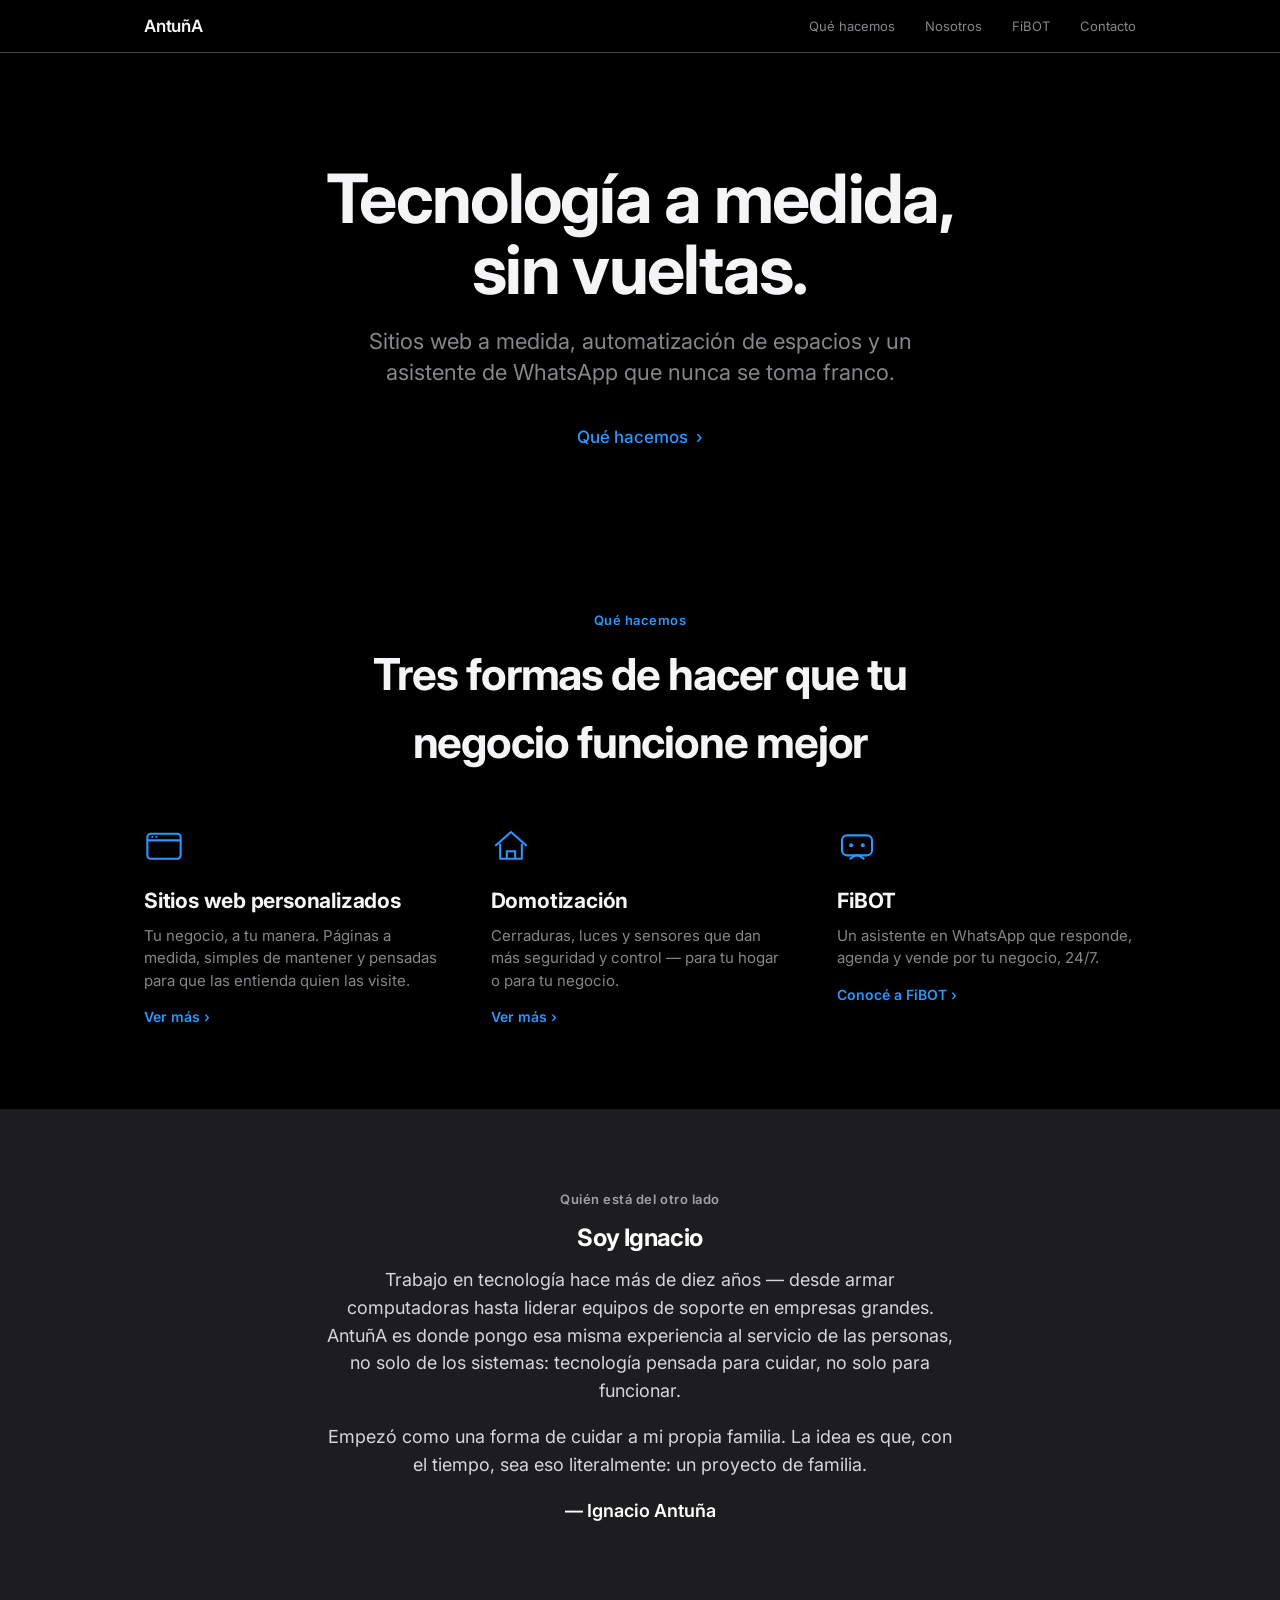
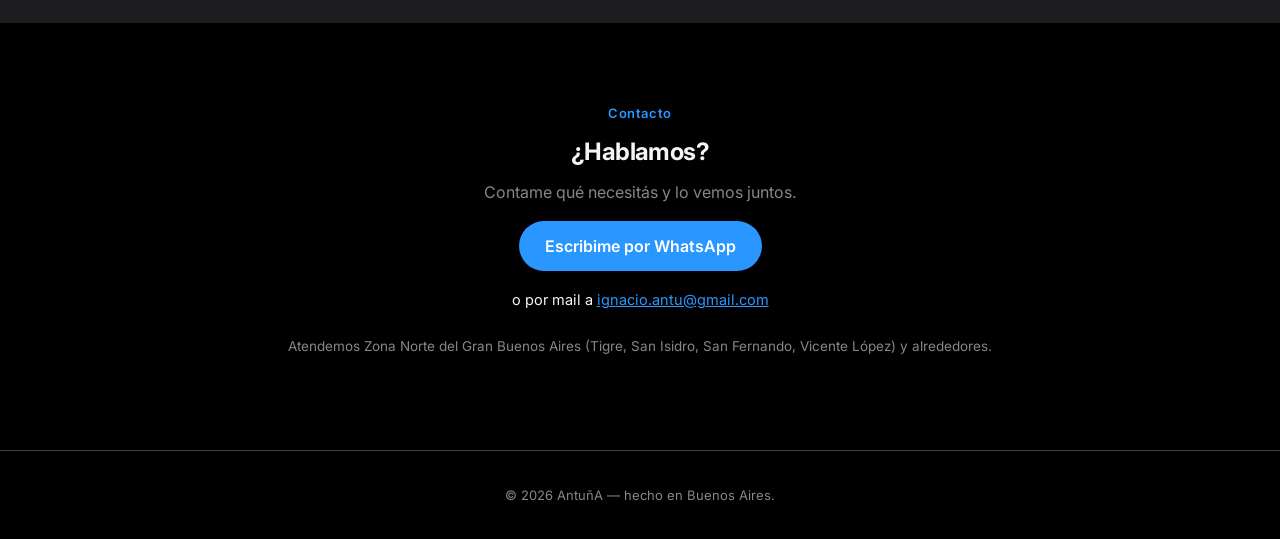
==== commit accef3ad: "SEO local: schema LocalBusiness, title/description con Zona Norte, mencion en contacto" ====
--- a/index.html
+++ b/index.html
@@ -3,12 +3,44 @@
 <head>
 <meta charset="utf-8">
 <meta name="viewport" content="width=device-width, initial-scale=1.0">
-<title>AntuñA — Tecnología a medida, sin vueltas</title>
-<meta name="description" content="AntuñA: sitios web personalizados, automatización de espacios y FiBOT, tu asistente de WhatsApp. Soluciones tecnológicas a medida para tu negocio.">
+<title>AntuñA — Sitios web, domótica y automatización | Zona Norte GBA</title>
+<meta name="description" content="Sitios web personalizados, domotización y automatización por WhatsApp (FiBOT) para hogares y negocios en Zona Norte del Gran Buenos Aires — Tigre, San Isidro, San Fernando, Vicente López y alrededores.">
+<script type="application/ld+json">
+{
+  "@context": "https://schema.org",
+  "@type": "ProfessionalService",
+  "name": "AntuñA",
+  "description": "Sitios web personalizados, domotización y automatización por WhatsApp (FiBOT) para hogares y negocios.",
+  "url": "https://antuña.com.ar/",
+  "telephone": "+5491128524957",
+  "email": "ignacio.antu@gmail.com",
+  "areaServed": [
+    {"@type": "City", "name": "Tigre"},
+    {"@type": "City", "name": "San Fernando"},
+    {"@type": "City", "name": "San Isidro"},
+    {"@type": "City", "name": "Vicente López"},
+    {"@type": "City", "name": "San Miguel"},
+    {"@type": "City", "name": "Malvinas Argentinas"},
+    {"@type": "AdministrativeArea", "name": "Zona Norte, Gran Buenos Aires"},
+    {"@type": "City", "name": "Buenos Aires"}
+  ],
+  "makesOffer": [
+    {"@type": "Offer", "itemOffered": {"@type": "Service", "name": "Sitios web personalizados"}},
+    {"@type": "Offer", "itemOffered": {"@type": "Service", "name": "Domotización"}},
+    {"@type": "Offer", "itemOffered": {"@type": "Service", "name": "Automatización de WhatsApp (FiBOT)"}}
+  ]
+}
+</script>
 <meta property="og:title" content="AntuñA">
 <meta property="og:description" content="Sitios web a medida, automatización de espacios y un asistente de WhatsApp que nunca se toma franco.">
 <meta property="og:type" content="website">
+<meta property="og:image" content="https://antuña.com.ar/assets/img/og/og-home.jpg">
+<meta property="og:url" content="https://antuña.com.ar/">
 
+<link rel="icon" type="image/png" sizes="32x32" href="assets/img/favicon-16x16.png">
+<link rel="icon" href="assets/img/favicon.png">
+<link rel="apple-touch-icon" href="assets/img/apple-touch-icon.png">
+<link rel="icon" href="assets/img/favicon.ico">
 <link rel="preconnect" href="https://fonts.googleapis.com">
 <link rel="preconnect" href="https://fonts.gstatic.com" crossorigin>
 <link href="https://fonts.googleapis.com/css2?family=Inter:wght@400;500;600;700;800&display=swap" rel="stylesheet">
@@ -84,6 +116,7 @@
         <a class="btn" href="https://wa.me/5491128524957" target="_blank" rel="noopener">Escribime por WhatsApp</a>
       </div>
       <p class="email">o por mail a <a href="mailto:ignacio.antu@gmail.com">ignacio.antu@gmail.com</a></p>
+      <p class="muted" style="font-size:13.5px; margin-top:24px;">Atendemos Zona Norte del Gran Buenos Aires (Tigre, San Isidro, San Fernando, Vicente López) y alrededores.</p>
     </div>
   </section>
 
--- a/assets/css/antuna.css
+++ b/assets/css/antuna.css
@@ -87,7 +87,7 @@
 /* ---------- fibot ---------- */
 .fibot{display:flex; align-items:center; gap:48px;}
 @media (max-width:760px){ .fibot{flex-direction:column; text-align:center;} }
-.fibot-art{flex:none; width:180px; height:180px;}
+.fibot-art{flex:none; width:180px;}
 .fibot-copy{flex:1;}
 .fibot-copy h1{font-size:clamp(28px,4.5vw,38px);}
 .fibot-list{list-style:none; padding:0; margin:18px 0 28px; display:grid; gap:10px;}
